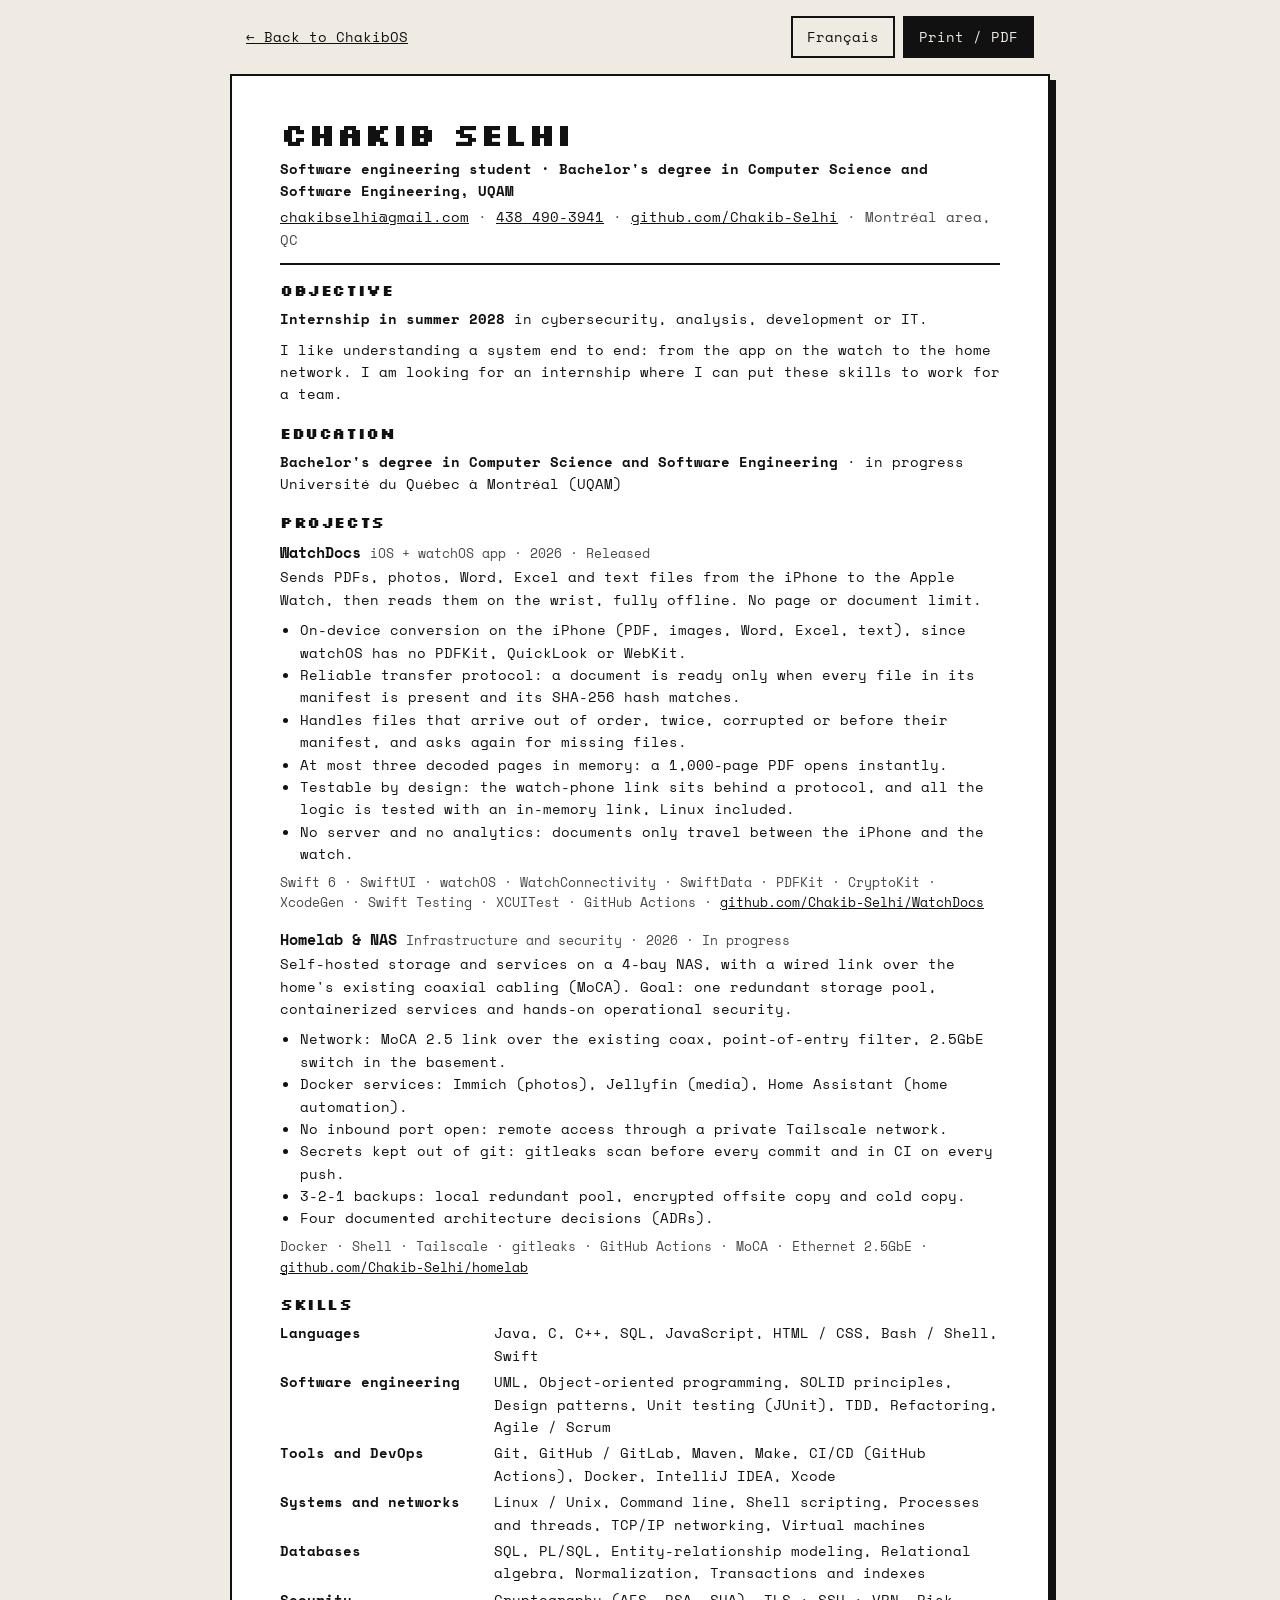
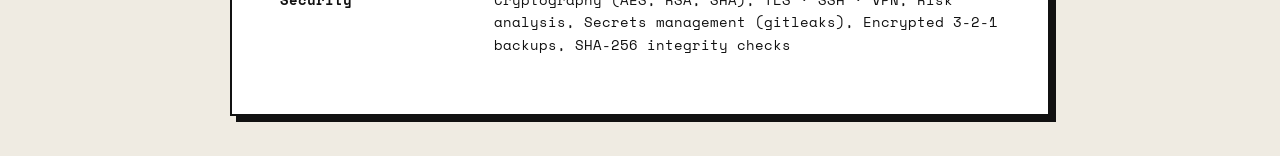
==== simple.html @ a16cc72a "refactor(menus): simplifie les menus et la fenêtre Comment naviguer - ChakibOS : À propos de ChakibO" ====
<!doctype html>
<html lang="fr">
<head>
<meta charset="utf-8">
<meta name="viewport" content="width=device-width, initial-scale=1">
<title>CV · Chakib Selhi, étudiant en génie logiciel</title>
<meta name="description" content="CV de Chakib Selhi, étudiant en génie logiciel à l'UQAM, à la recherche d'un stage en cybersécurité, analyse, développement ou TI.">
<link rel="icon" href="assets/favicon.svg" type="image/svg+xml">
<link rel="preconnect" href="https://fonts.googleapis.com">
<link rel="preconnect" href="https://fonts.gstatic.com" crossorigin>
<link rel="stylesheet" href="https://fonts.googleapis.com/css2?family=Silkscreen:wght@400;700&family=Space+Mono:wght@400;700&display=swap">
<link rel="stylesheet" href="css/simple.css?v=20261104052215">
</head>
<body>
<nav class="topbar" aria-label="Navigation">
  <a href="index.html" data-i18n="simple.back">← Retour à ChakibOS</a>
  <span class="topbar__actions">
    <button type="button" class="ghost" id="lang" data-i18n="simple.lang">English</button>
    <button type="button" class="print" id="print" data-i18n="simple.print">Imprimer / PDF</button>
  </span>
</nav>
<main id="cv" class="paper cv"></main>
<noscript><p class="paper">Ce CV s'affiche avec JavaScript. / This résumé needs JavaScript. chakibselhi@gmail.com</p></noscript>
<script src="js/data.js?v=20261104052215"></script>
<script src="js/i18n.js?v=20261104052215"></script>
<script src="js/github.js?v=20261104052215"></script>
<script src="js/cv.js?v=20261104052215"></script>
<script>
  (function () {
    var cv = document.getElementById("cv");
    function render() {
      window.I18N.apply(document, "meta.titleSimple");
      cv.innerHTML = window.renderCV(window.PORTFOLIO, { detail: true });
    }
    // Les dépôts GitHub publics complètent le CV dès qu'ils sont chargés (et à chaque mise à jour).
    document.addEventListener("githubsync", render);
    document.addEventListener("langchange", render);
    render();
    window.GITHUB.sync();
    document.getElementById("lang").addEventListener("click", function () { window.I18N.toggle(); });
    document.getElementById("print").addEventListener("click", function () { window.print(); });
  })();
</script>
</body>
</html>
---- css/simple.css ----
/* Version simple du CV : lisible, imprimable, sans bureau. */
:root {
  --ink: #111111;
  --muted: #4A4A4A;
  --face: #EFEBE2;
  --font-pixel: "Silkscreen", ui-monospace, Menlo, monospace;
  --font-mono: "Space Mono", ui-monospace, Menlo, Consolas, monospace;
}
*, *::before, *::after { box-sizing: border-box; }
body { margin: 0; background: var(--face); color: var(--ink); font: 14px/1.6 var(--font-mono); }
a { color: var(--ink); }
.topbar {
  max-width: 820px; margin: 0 auto; padding: 16px; display: flex; justify-content: space-between; align-items: center; gap: 12px;
}
.print {
  font: inherit; cursor: pointer; padding: 8px 14px; min-height: 40px;
  background: var(--ink); color: var(--face); border: 2px solid var(--ink);
}
.topbar__actions { display: flex; gap: 8px; flex-wrap: wrap; }
.ghost { font: inherit; cursor: pointer; padding: 8px 14px; min-height: 40px; background: transparent; color: var(--ink); border: 2px solid var(--ink); }
.paper { max-width: 820px; margin: 0 auto 40px; padding: 40px 48px; background: #FFFFFF; border: 2px solid var(--ink); box-shadow: 6px 6px 0 var(--ink); }

.cv__head { border-bottom: 2px solid var(--ink); padding-bottom: 12px; margin-bottom: 16px; }
.cv__name { margin: 0; font: 700 32px/1.1 var(--font-pixel); }
.cv__title { margin: 6px 0 4px; font-weight: 700; }
.cv__contact { margin: 0; color: var(--muted); }
.cv__sec { margin-bottom: 18px; }
.cv__sec h2 { margin: 0 0 8px; font: 700 15px var(--font-pixel); letter-spacing: .04em; }
.cv__sec p { margin: 0 0 8px; }
.cv__sec ul { margin: 0 0 6px; padding-left: 20px; }
.cv__proj { margin-bottom: 14px; }
.cv__proj h3 { margin: 0 0 2px; font-size: 15px; }
.cv__meta { color: var(--muted); font-weight: 400; font-size: 13px; }
.cv__skills { display: grid; grid-template-columns: 200px minmax(0, 1fr); gap: 4px 14px; margin: 0; }
.cv__skills dt { font-weight: 700; }
.cv__skills dd { margin: 0; }

@media (max-width: 640px) {
  .paper { padding: 24px 18px; box-shadow: none; border-width: 0; }
  .cv__skills { grid-template-columns: minmax(0, 1fr); }
  .cv__skills dd { margin-bottom: 8px; }
}

@media print {
  body { background: #FFFFFF; font-size: 11pt; }
  .topbar { display: none; }
  .paper { border: 0; box-shadow: none; padding: 0; max-width: none; margin: 0; }
  a { text-decoration: none; }
}
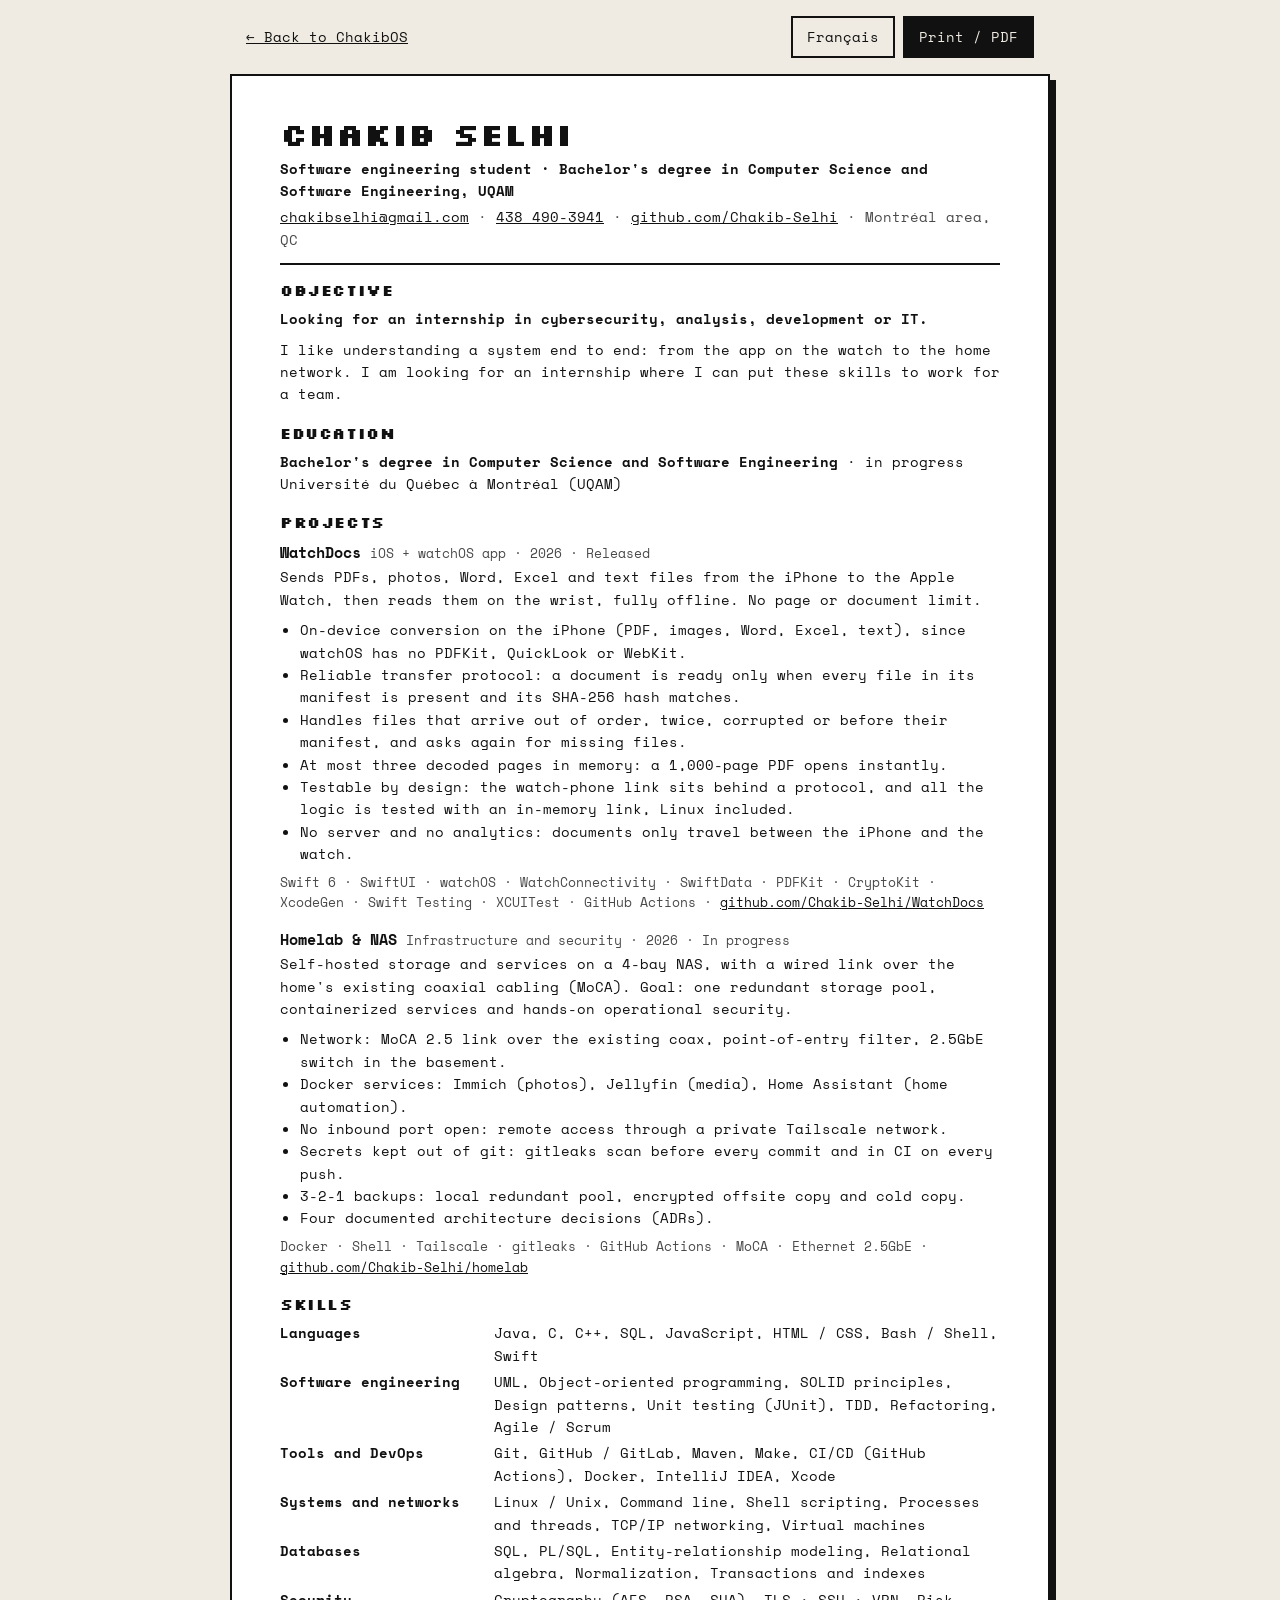
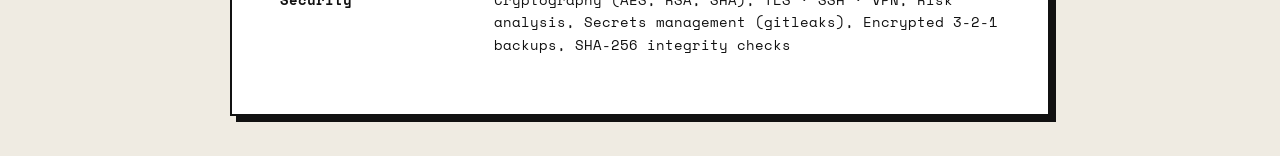
==== commit 056b53da: "fix(profil): retire la date précise de la recherche de stage Le site indique seulement que je cherch" ====
--- a/simple.html
+++ b/simple.html
@@ -9,7 +9,7 @@
 <link rel="preconnect" href="https://fonts.googleapis.com">
 <link rel="preconnect" href="https://fonts.gstatic.com" crossorigin>
 <link rel="stylesheet" href="https://fonts.googleapis.com/css2?family=Silkscreen:wght@400;700&family=Space+Mono:wght@400;700&display=swap">
-<link rel="stylesheet" href="css/simple.css?v=20261104052215">
+<link rel="stylesheet" href="css/simple.css?v=20261107043732">
 </head>
 <body>
 <nav class="topbar" aria-label="Navigation">
@@ -21,10 +21,10 @@
 </nav>
 <main id="cv" class="paper cv"></main>
 <noscript><p class="paper">Ce CV s'affiche avec JavaScript. / This résumé needs JavaScript. chakibselhi@gmail.com</p></noscript>
-<script src="js/data.js?v=20261104052215"></script>
-<script src="js/i18n.js?v=20261104052215"></script>
-<script src="js/github.js?v=20261104052215"></script>
-<script src="js/cv.js?v=20261104052215"></script>
+<script src="js/data.js?v=20261107043732"></script>
+<script src="js/i18n.js?v=20261107043732"></script>
+<script src="js/github.js?v=20261107043732"></script>
+<script src="js/cv.js?v=20261107043732"></script>
 <script>
   (function () {
     var cv = document.getElementById("cv");
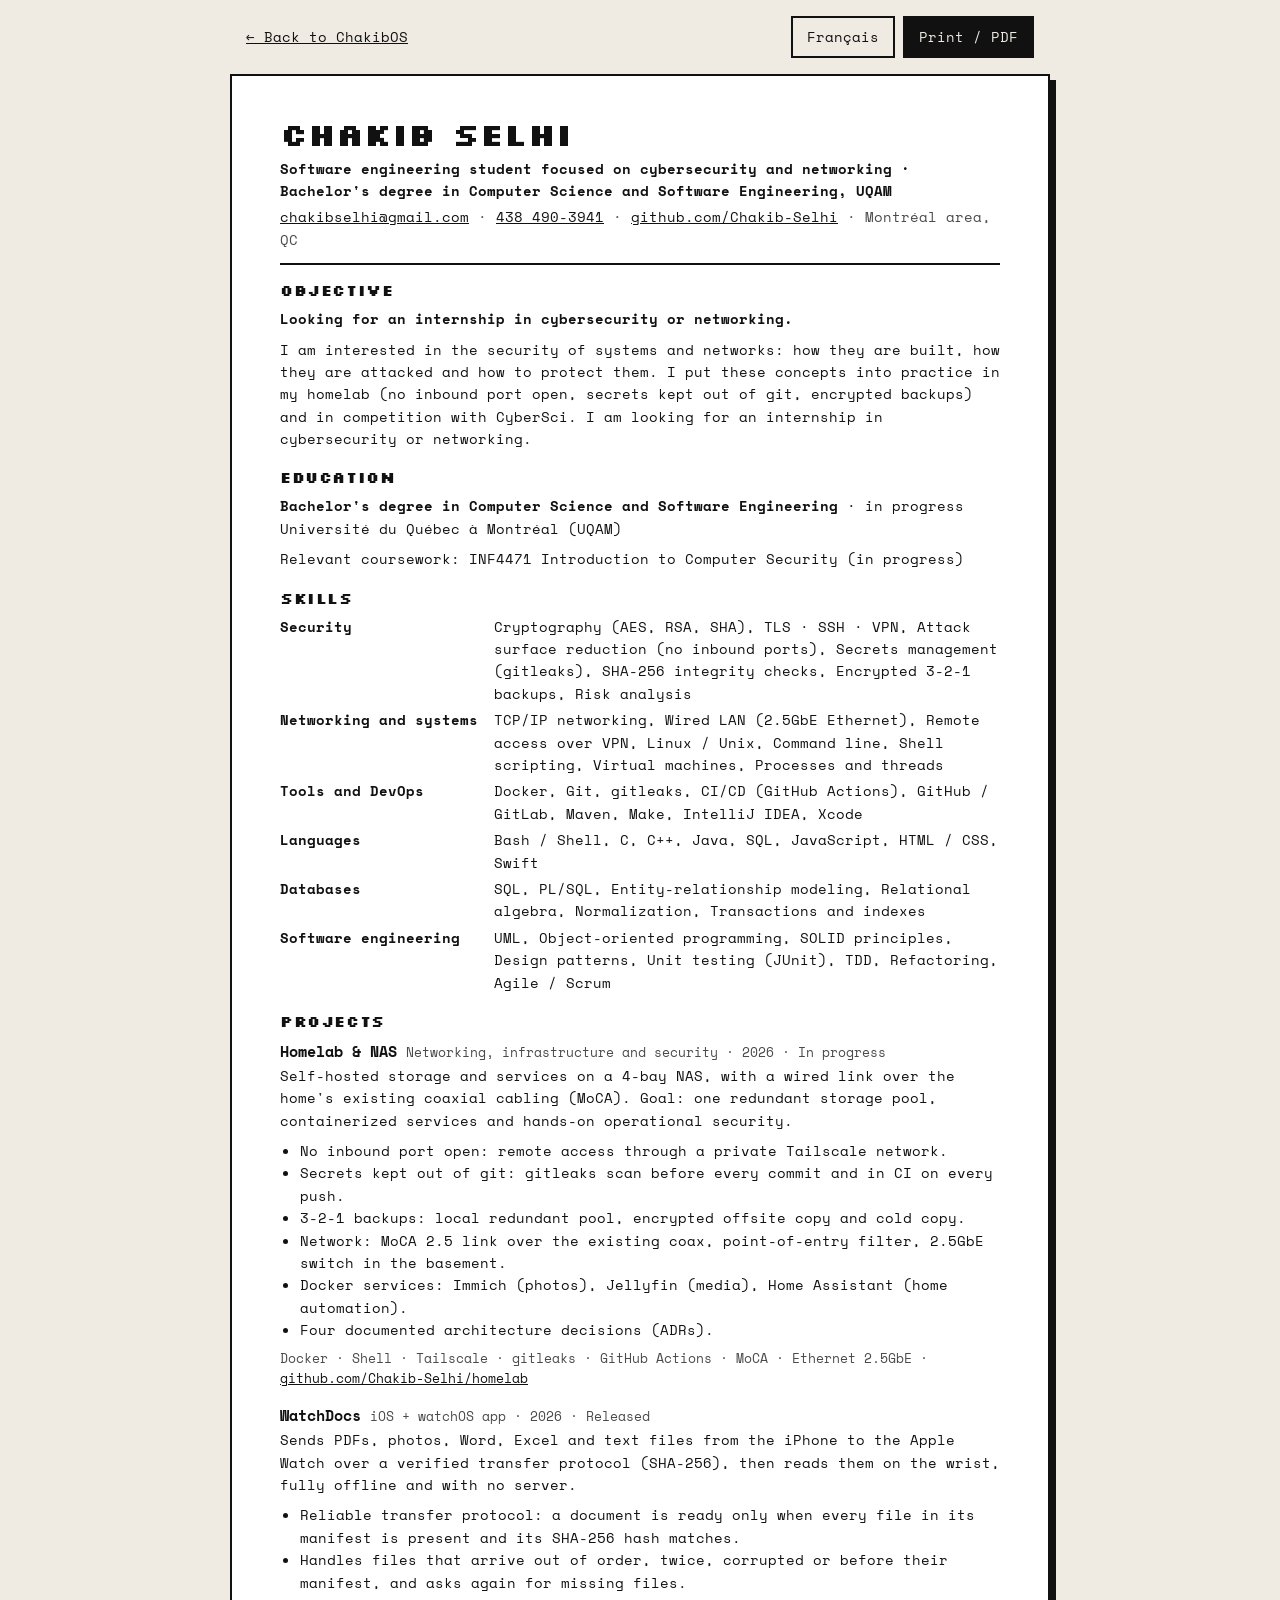
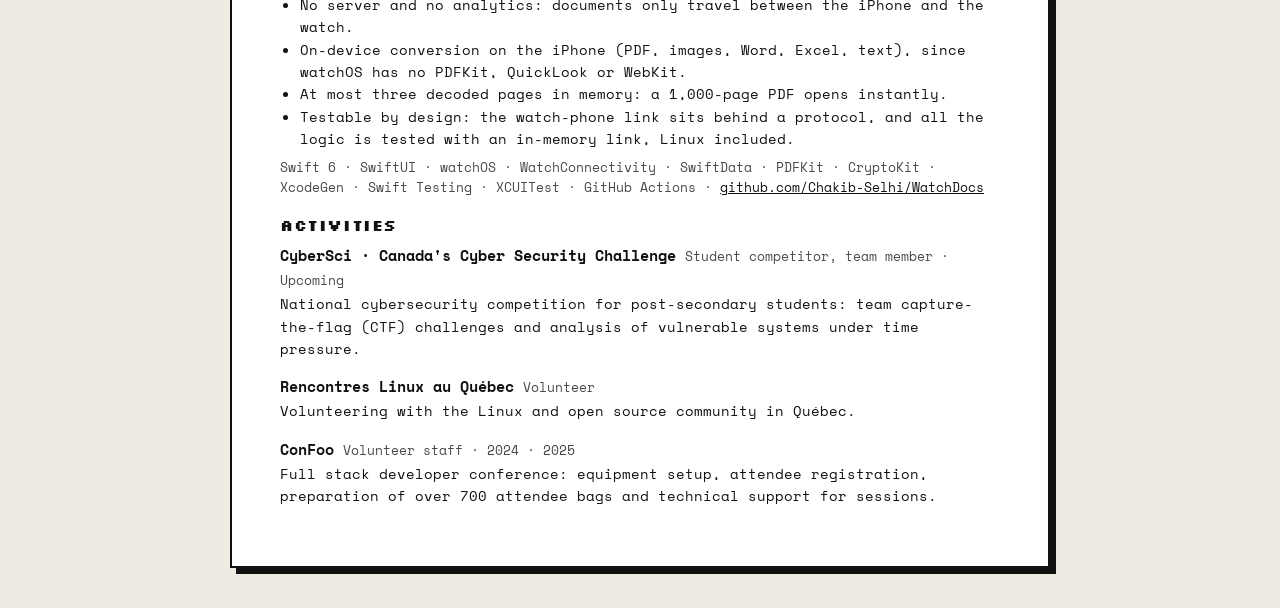
==== commit ca2e7179: "feat(profil): oriente le portfolio vers la cybersécurité et les réseaux Titre, accroche et domaines " ====
--- a/simple.html
+++ b/simple.html
@@ -4,12 +4,12 @@
 <meta charset="utf-8">
 <meta name="viewport" content="width=device-width, initial-scale=1">
 <title>CV · Chakib Selhi, étudiant en génie logiciel</title>
-<meta name="description" content="CV de Chakib Selhi, étudiant en génie logiciel à l'UQAM, à la recherche d'un stage en cybersécurité, analyse, développement ou TI.">
+<meta name="description" content="CV de Chakib Selhi, étudiant en génie logiciel à l'UQAM orienté cybersécurité et réseaux, à la recherche d'un stage.">
 <link rel="icon" href="assets/favicon.svg" type="image/svg+xml">
 <link rel="preconnect" href="https://fonts.googleapis.com">
 <link rel="preconnect" href="https://fonts.gstatic.com" crossorigin>
 <link rel="stylesheet" href="https://fonts.googleapis.com/css2?family=Silkscreen:wght@400;700&family=Space+Mono:wght@400;700&display=swap">
-<link rel="stylesheet" href="css/simple.css?v=20261107043732">
+<link rel="stylesheet" href="css/simple.css?v=20261110003149">
 </head>
 <body>
 <nav class="topbar" aria-label="Navigation">
@@ -21,10 +21,10 @@
 </nav>
 <main id="cv" class="paper cv"></main>
 <noscript><p class="paper">Ce CV s'affiche avec JavaScript. / This résumé needs JavaScript. chakibselhi@gmail.com</p></noscript>
-<script src="js/data.js?v=20261107043732"></script>
-<script src="js/i18n.js?v=20261107043732"></script>
-<script src="js/github.js?v=20261107043732"></script>
-<script src="js/cv.js?v=20261107043732"></script>
+<script src="js/data.js?v=20261110003149"></script>
+<script src="js/i18n.js?v=20261110003149"></script>
+<script src="js/github.js?v=20261110003149"></script>
+<script src="js/cv.js?v=20261110003149"></script>
 <script>
   (function () {
     var cv = document.getElementById("cv");
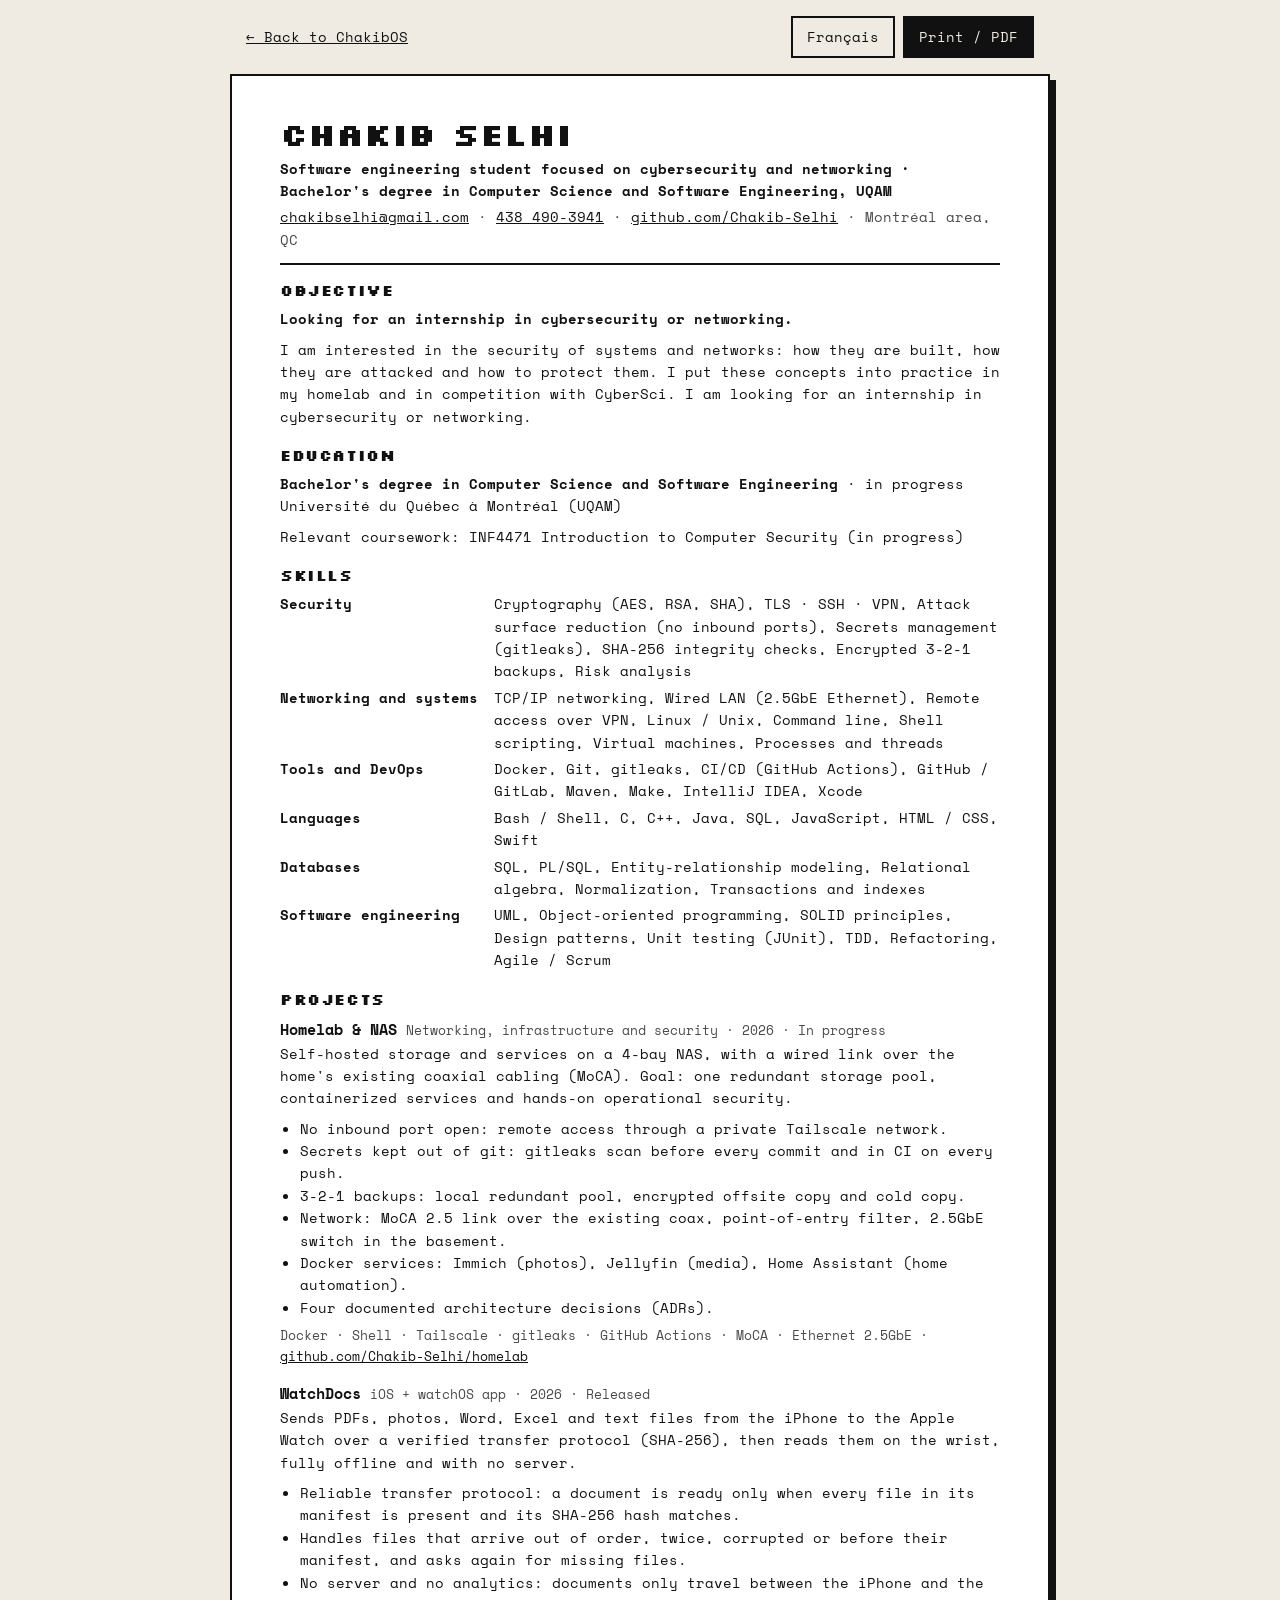
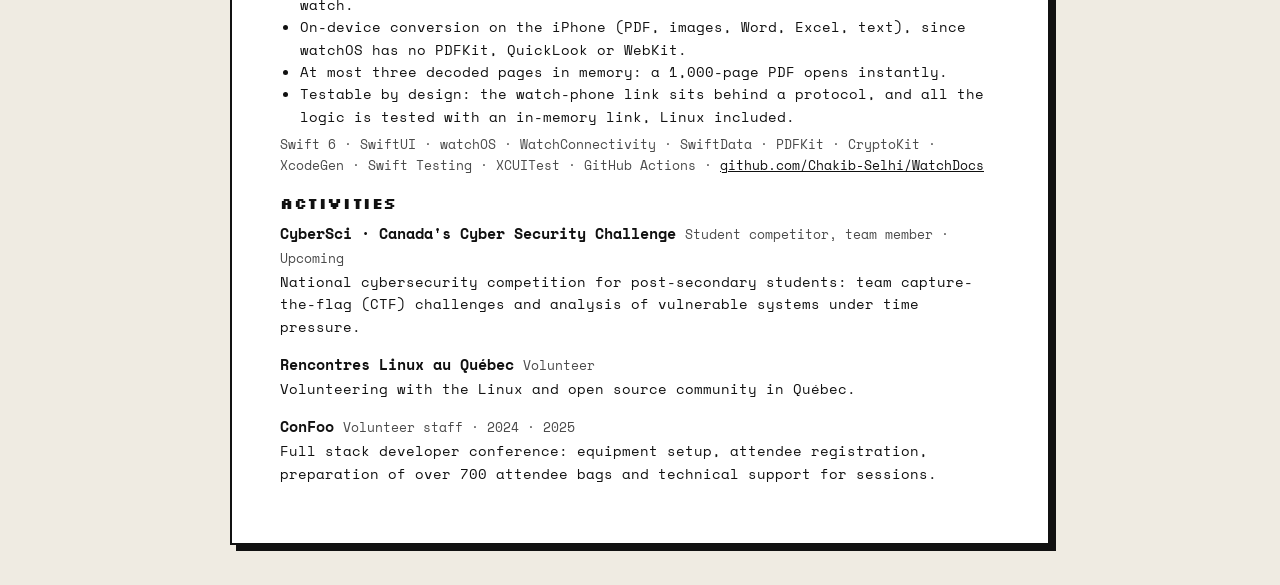
==== commit 9faf52b8: "fix(profil): retire les détails du homelab de l'accroche La phrase de la section À propos ne mention" ====
--- a/simple.html
+++ b/simple.html
@@ -9,7 +9,7 @@
 <link rel="preconnect" href="https://fonts.googleapis.com">
 <link rel="preconnect" href="https://fonts.gstatic.com" crossorigin>
 <link rel="stylesheet" href="https://fonts.googleapis.com/css2?family=Silkscreen:wght@400;700&family=Space+Mono:wght@400;700&display=swap">
-<link rel="stylesheet" href="css/simple.css?v=20261110003149">
+<link rel="stylesheet" href="css/simple.css?v=20261110072315">
 </head>
 <body>
 <nav class="topbar" aria-label="Navigation">
@@ -21,10 +21,10 @@
 </nav>
 <main id="cv" class="paper cv"></main>
 <noscript><p class="paper">Ce CV s'affiche avec JavaScript. / This résumé needs JavaScript. chakibselhi@gmail.com</p></noscript>
-<script src="js/data.js?v=20261110003149"></script>
-<script src="js/i18n.js?v=20261110003149"></script>
-<script src="js/github.js?v=20261110003149"></script>
-<script src="js/cv.js?v=20261110003149"></script>
+<script src="js/data.js?v=20261110072315"></script>
+<script src="js/i18n.js?v=20261110072315"></script>
+<script src="js/github.js?v=20261110072315"></script>
+<script src="js/cv.js?v=20261110072315"></script>
 <script>
   (function () {
     var cv = document.getElementById("cv");
